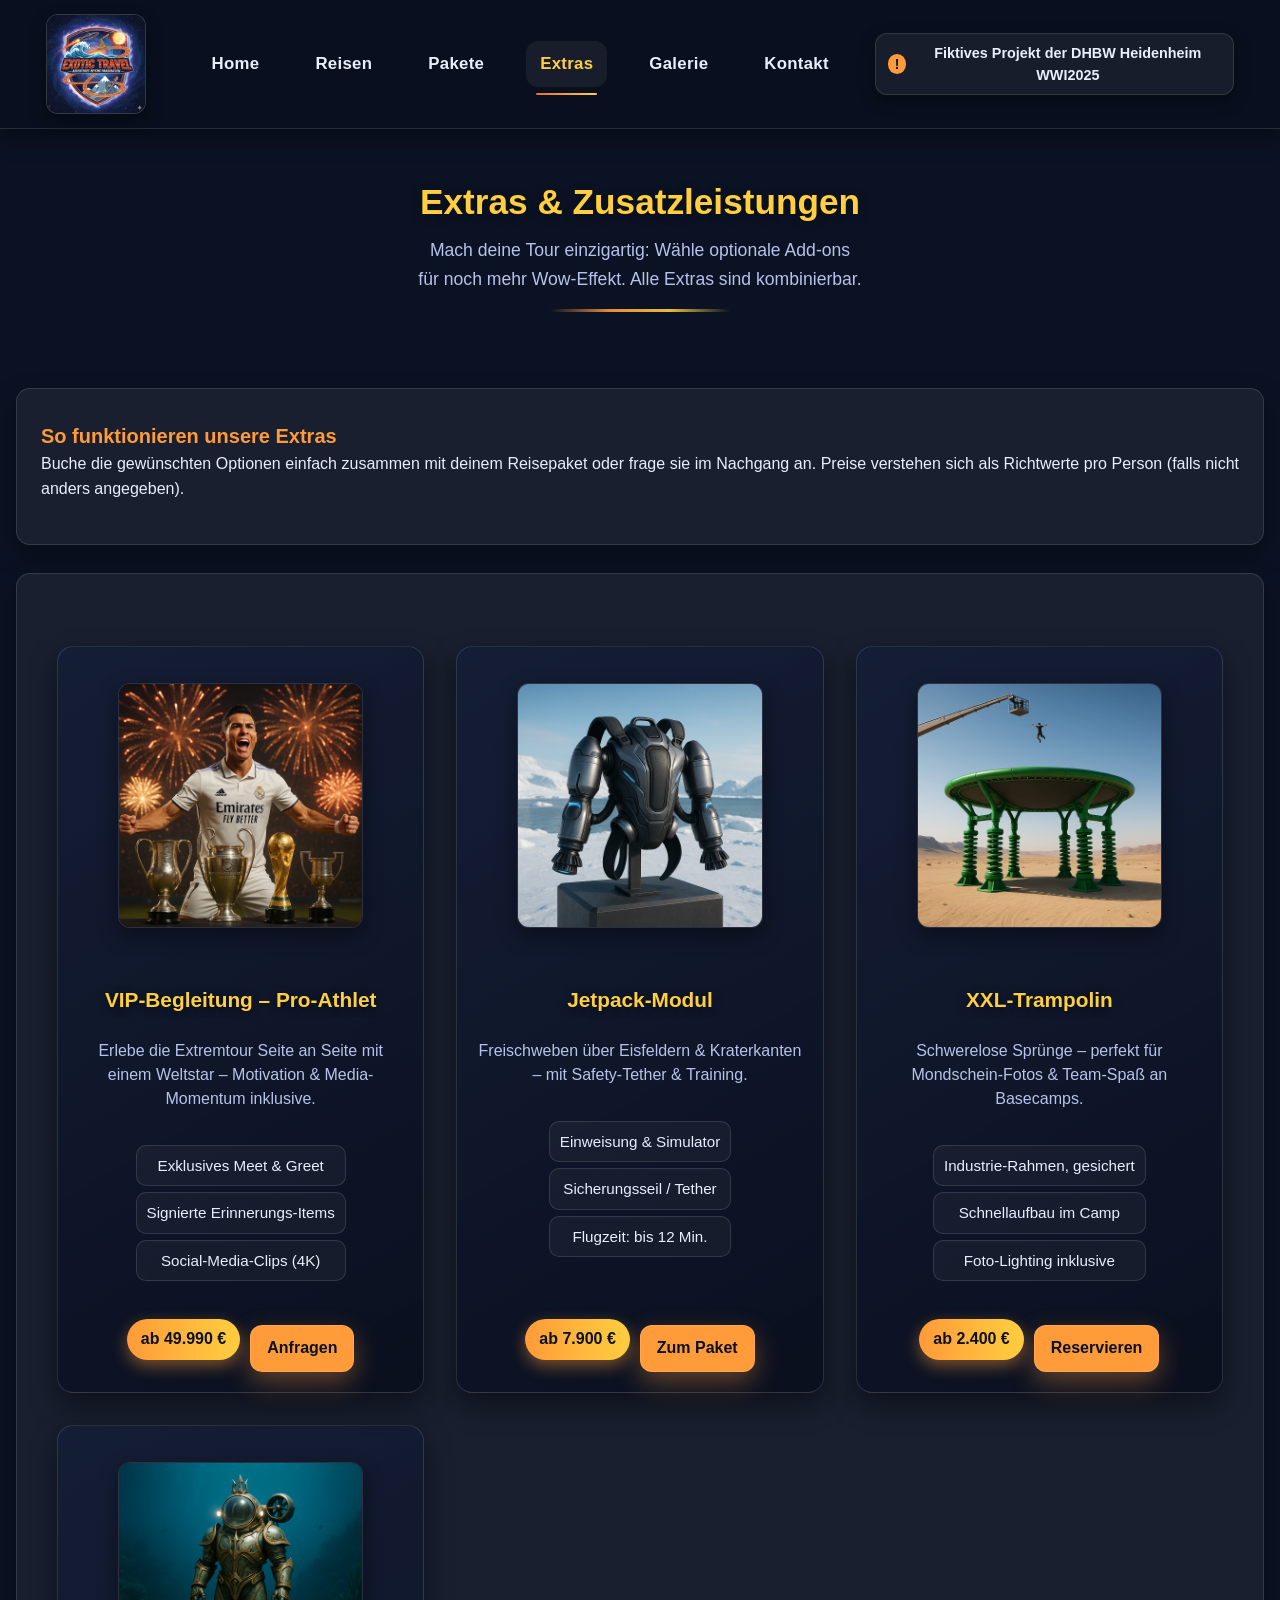
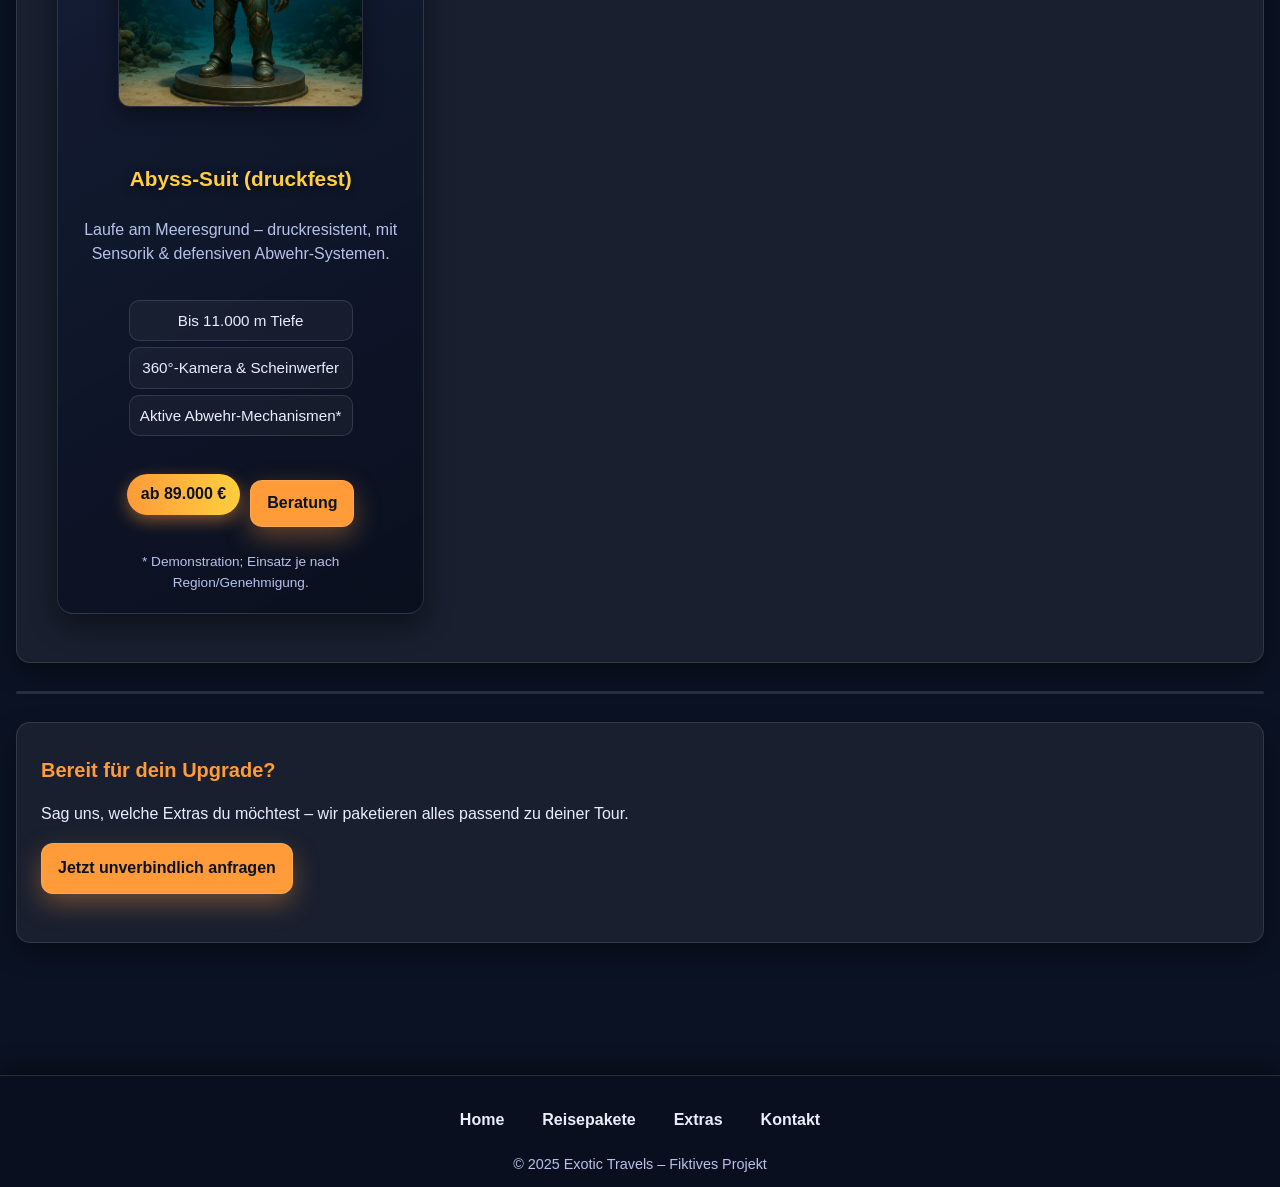
==== extras.html @ b1199644 "Add files via upload" ====
<!DOCTYPE html>
<html lang="de">

<head>
  <meta charset="UTF-8" />
  <meta name="viewport" content="width=device-width, initial-scale=1" />
  <title>Exotic Travels – Extras</title>
  <link rel="icon" href="./images/favicon.png" type="image/png">
  <link rel="stylesheet" href="style.css" />
  <link rel="stylesheet" href="mobile.css" />
  </head>

<body>
  <header class="site-header">
    <div class="header-inner">
      <a class="brand" aria-label="Exotic Travels" href="./index.html">
        <img class="brand-logo" src="./images/logo.png" alt="Exotic Travels Logo">
      </a>

      <!-- Mobile Menu Button -->
      <label for="nav-toggle" class="nav-toggle-label">
        <span class="hamburger"></span>
      </label>
      
      <!-- Checkbox for mobile menu toggle -->
      <input type="checkbox" id="nav-toggle" class="nav-toggle">

      <!-- Navigation -->
      <nav class="main-nav">
        <a href="./index.html">Home</a>
        <a href="./reisen.html">Reisen</a>
        <a href="./reisepakete.html">Pakete</a>
        <a href="./extras.html" aria-current="page">Extras</a>
        <a href="./galerie.html">Galerie</a>
        <a href="./kontakt.html">Kontakt</a>
      </nav>
      <a class="note-btn" href="https://www.heidenheim.dhbw.de/startseite" target="_blank" rel="noopener">
        <span class="icon-bang" aria-hidden="true">!</span>
        Fiktives&nbsp;Projekt der DHBW Heidenheim WWI2025
      </a>
    </div>
  </header>

  <main>
    <header class="page-header">
      <h1 class="page-title">Extras & Zusatzleistungen</h1>
      <p class="page-subtitle">
        Mach deine Tour einzigartig: Wähle optionale Add-ons für noch mehr Wow-Effekt. Alle Extras sind kombinierbar.
      </p>
    </header>
    <section class="section" aria-labelledby="extras-intro">
      <h2 id="extras-intro" class="section-title">So funktionieren unsere Extras</h2>
      <div class="prose">
        <p>
          Buche die gewünschten Optionen einfach zusammen mit deinem Reisepaket oder frage sie im Nachgang an.
          Preise verstehen sich als Richtwerte pro Person (falls nicht anders angegeben).
        </p>
      </div>
    </section>
    <section id="extras" class="section" aria-label="Extras & Zusatzleistungen">
      <div class="grid cols-3">
        <article class="card" aria-labelledby="extra-vip-title">
          <figure class="scene" role="img" aria-label="VIP-Begleitung durch Profi-Athlet: Symbolbild">
            <img src="./images/ronaldo.jpeg" alt="Symbolbild VIP-Begleitung">
          </figure>
          <h3 id="extra-vip-title">VIP-Begleitung – Pro-Athlet</h3>
          <p>Erlebe die Extremtour Seite an Seite mit einem Weltstar – Motivation & Media-Momentum inklusive.</p>
          <ul class="features">
            <li>Exklusives Meet &amp; Greet</li>
            <li>Signierte Erinnerungs-Items</li>
            <li>Social-Media-Clips (4K)</li>
          </ul>
          <div class="actions">
            <span class="price badge">ab 49.990&nbsp;€</span>
            <a class="btn" href="./kontakt.html">Anfragen</a>
          </div>
        </article>
        <article class="card" aria-labelledby="extra-jetpack-title">
          <figure class="scene" role="img" aria-label="Jetpack Zusatzmodul: Symbolbild">
            <img src="./images/jetpack.jpeg" alt="Symbolbild Jetpack-Modul">
          </figure>
          <h3 id="extra-jetpack-title">Jetpack-Modul</h3>
          <p>Freischweben über Eisfeldern &amp; Kraterkanten – mit Safety-Tether &amp; Training.</p>
          <ul class="features">
            <li>Einweisung &amp; Simulator</li>
            <li>Sicherungsseil / Tether</li>
            <li>Flugzeit: bis 12&nbsp;Min.</li>
          </ul>
          <div class="actions">
            <span class="price badge">ab 7.900&nbsp;€</span>
            <a class="btn" href="./kontakt.html">Zum Paket</a>
          </div>
        </article>
        <article class="card" aria-labelledby="extra-tramp-title">
          <figure class="scene" role="img" aria-label="XXL-Trampolin für Tour: Symbolbild">
            <img src="./images/trampolin.jpeg" alt="Symbolbild XXL-Trampolin">
          </figure>
          <h3 id="extra-tramp-title">XXL-Trampolin</h3>
          <p>Schwerelose Sprünge – perfekt für Mondschein-Fotos &amp; Team-Spaß an Basecamps.</p>
          <ul class="features">
            <li>Industrie-Rahmen, gesichert</li>
            <li>Schnellaufbau im Camp</li>
            <li>Foto-Lighting inklusive</li>
          </ul>
          <div class="actions">
            <span class="price badge">ab 2.400&nbsp;€</span>
            <a class="btn" href="./kontakt.html">Reservieren</a>
          </div>
        </article>
        <article class="card" aria-labelledby="extra-abyss-title">
          <figure class="scene" role="img" aria-label="Druckresistenter Roboteranzug: Symbolbild">
            <img src="./images/wasseranzug.jpeg" alt="Symbolbild druckresistenter Anzug">
          </figure>
          <h3 id="extra-abyss-title">Abyss-Suit (druckfest)</h3>
          <p>Laufe am Meeresgrund – druckresistent, mit Sensorik &amp; defensiven Abwehr-Systemen.</p>
          <ul class="features">
            <li>Bis 11.000&nbsp;m Tiefe</li>
            <li>360°-Kamera &amp; Scheinwerfer</li>
            <li>Aktive Abwehr-Mechanismen*</li>
          </ul>
          <div class="actions">
            <span class="price badge">ab 89.000&nbsp;€</span>
            <a class="btn" href="./kontakt.html">Beratung</a>
          </div>
          <small class="muted">* Demonstration; Einsatz je nach Region/Genehmigung.</small>
        </article>
      </div>
    </section>
    <hr class="linie" />
    <section class="section" aria-labelledby="cta-extras">
      <h2 id="cta-extras" class="section-title">Bereit für dein Upgrade?</h2>
      <p class="prose">Sag uns, welche Extras du möchtest – wir paketieren alles passend zu deiner Tour.</p>
      <p>
        <a class="btn" href="./kontakt.html">Jetzt unverbindlich anfragen</a>
      </p>
    </section>
  </main>
  <footer class="site-footer" aria-label="Footer Navigation">
    <div class="footer-inner">
      <nav class="footer-nav">
        <a href="./index.html">Home</a>
        <a href="./reisepakete.html">Reisepakete</a>
        <a href="./extras.html" aria-current="page">Extras</a>
        <a href="./kontakt.html">Kontakt</a>
      </nav>
    </div>
    <p class="footer-copy">© 2025 Exotic Travels – Fiktives Projekt</p>
  </footer>
</body>
</html>
---- style.css ----
html,body
{ 
  height:100%; 
}

body
{
  margin:0;
  background:#0b1223;
  color:#e9eefc;
  font-family:"Segoe UI", Arial, sans-serif;
  line-height:1.55;
  -webkit-font-smoothing:antialiased;
  -moz-osx-font-smoothing:grayscale;
  text-align:center;
  overflow-x:hidden;
  width: 100%;
  box-sizing: border-box;
}

*, *:before, *:after {
  box-sizing: inherit;
}
a
{ 
  color:#9ec; text-decoration:none; 
}
img
{ 
  max-width:100%; display:block;
}

main {
  width: 100%;
  max-width: 1440px;
  margin: 0 auto;
  padding: 0 16px 48px;
  overflow-x: hidden;
}

@media (max-width: 390px) {
  main {
    padding: 0 12px 32px;
  }
}

.site-header{
  position:sticky; top:0; z-index:1000;
  background:rgba(10,15,30,.75);
  border-bottom:1px solid rgba(255,255,255,.12);
  backdrop-filter:blur(10px);
  box-shadow:0 6px 22px rgba(0,0,0,.45);
  padding:14px 0;
}
.header-inner{
  width:min(1440px,96vw);
  margin:0 auto;
  padding:0 20px;
  display:grid;
  grid-template-columns:120px 1fr auto;
  align-items:center;
  gap:12px 32px;
}
.brand-logo{
  width:100px; height:100px; object-fit:contain;
  border-radius:12px;
  background:rgba(255,255,255,.06);
  border:1px solid rgba(255,255,255,.12);
  box-shadow:0 6px 16px rgba(0,0,0,.35);
}
.main-nav{ display:flex; justify-content:center; align-items:center; gap:28px; }
.main-nav a{
  color:#e9eefc; font-weight:600; letter-spacing:.3px;
  font-size:1.05rem; position:relative; padding:10px 14px; border-radius:12px;
  transition:color .25s, transform .2s, background .25s;
}
.main-nav a:hover{ color:#ffcf3f; background:rgba(255,255,255,.06); transform:translateY(-1px); }
.main-nav a::after{
  content:""; position:absolute; left:10px; right:10px; bottom:-8px; height:2px; border-radius:999px;
  background:linear-gradient(90deg,#ef6d2f,#ffcf3f);
  transform:scaleX(0); transform-origin:left; transition:transform .25s;
}
.main-nav a:hover::after{ transform:scaleX(1); }
.main-nav a[aria-current="page"]{ color:#ffcf3f; background:rgba(255,255,255,.06); }
.main-nav a[aria-current="page"]::after{ transform:scaleX(1); }

.header-inner .note-btn{ justify-self:end; }
.note-btn{
  display:inline-flex; align-items:center; gap:8px;
  padding:8px 12px; border-radius:12px; cursor:pointer;
  background:rgba(255,255,255,.06); color:#e9eefc;
  border:1px solid rgba(255,255,255,.12);
  box-shadow:0 6px 16px rgba(0,0,0,.35);
  font-weight:600; font-size:.9rem;
  transition:background .25s, transform .15s, box-shadow .2s, color .2s;
}
.note-btn:hover{ background:rgba(255,255,255,.09); transform:translateY(-1px); box-shadow:0 10px 24px rgba(0,0,0,.45); }
.note-btn:focus-visible{ outline:2px solid #ffcf3f; outline-offset:3px; }
.note-btn .icon-bang{
  display:inline-flex; align-items:center; justify-content:center;
  width:20px; height:20px; border-radius:50%;
  background:#ff9b39; color:#0b1223;
  font-weight:800; font-size:14px; line-height:1;
}

.page-header{ padding:28px 0 8px; }
.page-title{
  margin:18px 0 6px; font-size:clamp(1.6rem, 3.2vw, 2.2rem); font-weight:800;
  color:#ffcf3f; text-shadow:0 2px 10px rgba(0,0,0,.35);
}
.page-subtitle{ margin:0 0 16px; color:#b7c2ea; max-width:70ch; }

.breadcrumbs{
  display:flex; gap:8px; flex-wrap:wrap; justify-content:center;
  font-size:.95rem; color:#b7c2ea;
}
.breadcrumbs a{ color:#e9eefc; }
.breadcrumbs a:hover{ color:#ffcf3f; }

.section {
  margin: 28px auto;
  padding: 32px 24px;
  background: rgba(255,255,255,.06);
  border: 1px solid rgba(255,255,255,.12);
  border-radius: 14px;
  box-shadow: 0 10px 24px rgba(0,0,0,.35);
  text-align: left;
  max-width: 1400px;
}

.section .grid {
  display: grid;
  grid-template-columns: repeat(auto-fit, minmax(min(100%, 320px), 1fr));
  gap: 32px;
  margin-top: 24px;
}

@media (max-width: 768px) {
  .section {
    padding: 24px 16px;
    margin: 20px auto;
  }
  
  .section .grid {
    gap: 24px;
  }
}
@media (max-width: 768px) {
  .section {
    width: calc(100% - 1rem);
    margin: 1rem auto;
  }
}
.section-header{
  display:flex; align-items:center; justify-content:space-between; gap:12px; margin-bottom:10px;
}
.section-title{ margin:0; font-size:1.25rem; color:#ff9b39; }

.card {
  background: linear-gradient(145deg, #11182d, #0b1223);
  border: 1px solid rgba(255,255,255,.12);
  border-radius: 16px;
  padding: 24px;
  box-shadow: 0 14px 32px rgba(0,0,0,.35);
  transition: transform .3s ease, box-shadow .3s ease;
  text-align: left;
  display: flex;
  flex-direction: column;
  gap: 1.25rem;
  height: 100%;
}

.card img {
  width: 100%;
  object-fit: contain;
  border-radius: 12px;
  background: rgba(0,0,0,.2);
  margin: 0;
}
.card:hover{ transform:translateY(-1px); box-shadow:0 22px 60px rgba(0,0,0,.55); }
.card h3{ margin:0 0 8px; color:#ff9b39; }

.grid { 
  display: grid; 
  gap: clamp(16px, 4vw, 32px);
  padding: 1rem;
}

.grid.cols-3 { 
  grid-template-columns: repeat(auto-fit, minmax(min(100%, 300px), 1fr)); 
}

.grid.cols-2 { 
  grid-template-columns: repeat(auto-fit, minmax(min(100%, 300px), 1fr)); 
}

.stack > * + * { 
  margin-top: 12px; 
}

/* Pakete Card Styles */
.section .card {
  background: rgba(255,255,255,.03);
  border: 1px solid rgba(255,255,255,.1);
  border-radius: 16px;
  padding: clamp(1rem, 3vw, 1.5rem);
  height: auto;
  display: flex;
  flex-direction: column;
  gap: 1rem;
  transition: transform 0.3s ease, box-shadow 0.3s ease;
}

.card-image-container {
  width: 100%;
  display: flex;
  align-items: center;
  justify-content: center;
  border-radius: 12px;
  overflow: hidden;
  background: transparent;
  margin-bottom: 1rem;
}


.card-image-container img {
  width: 100%;
  height: auto;
  aspect-ratio: auto;
  object-fit: contain;
  border-radius: 12px;
  background: transparent;
  margin: auto;
  display: block;
  transition: transform 0.3s ease;
}

.card-image-container img:hover {
  transform: scale(1.05);
}

.section .card:hover {
  transform: translateY(-5px);
  box-shadow: 0 20px 40px rgba(0,0,0,0.3);
}

.section .card p {
  color: #b7c2ea;
  line-height: 1.6;
  margin: 0;
}

.section .card .btn {
  margin-top: auto;
  align-self: start;
}

@media (max-width: 768px) {
  .section {
    padding: 1rem;
  }

  .section .card {
    padding: 1rem;
  }

  .section .card img {
    height: 180px;
  }
}

@media (max-width: 390px) {
  .grid {
    gap: 1rem;
    padding: 0.5rem;
  }

  .section {
    padding: 0.5rem;
    margin: 1rem 0;
  }

  .section-header {
    flex-direction: column;
    gap: 0.5rem;
    text-align: center;
  }
}

.btn{
  appearance:none; cursor:pointer; font:inherit;
  display:inline-block; padding:12px 16px; border-radius:12px;
  background:#ff9b39; color:#0b1223; font-weight:700;
  border:1px solid rgba(255,255,255,.12); box-shadow:0 10px 26px rgba(255,155,57,.35);
  transition:transform .15s, box-shadow .2s, background .2s;
}
.btn:hover{ transform:translateY(-1px); box-shadow:0 14px 32px rgba(255,155,57,.45); }
.btn:focus-visible{ outline:2px solid #ffcf3f; outline-offset:3px; }
.btn.ghost{ background:transparent; color:#e9eefc; }
.btn.ghost:hover{ background:rgba(255,255,255,.06); }

.prose h2{ color:#ffcf3f; margin:22px 0 8px; }
.prose h3{ color:#ff9b39; margin:16px 0 6px; }
.prose p{ color:#e9eefc; margin:0 0 10px; text-align:justify; text-justify:inter-word; hyphens:auto; }
.prose ul, .prose ol{ margin:0 0 12px 20px; color:#b7c2ea; }
.prose a{ text-decoration:underline; }

.table{
  width:100%; border-collapse:separate; border-spacing:0;
  background:rgba(255,255,255,.06); border:1px solid rgba(255,255,255,.12);
  border-radius:12px; overflow:hidden;
}
.table th, .table td{ padding:12px 14px; text-align:left; border-bottom:1px solid rgba(255,255,255,.12); }
.table thead th{ background:rgba(255,255,255,.04); color:#ffcf3f; font-weight:700; }
.table tr:last-child td{ border-bottom:0; }

.form{ display:grid; gap:12px; }
.input, .select, .textarea{
  width:100%; padding:12px 14px; color:#e9eefc;
  background:rgba(255,255,255,.04); border:1px solid rgba(255,255,255,.12); border-radius:12px;
}
.textarea{ min-height:140px; resize:vertical; }
.input:focus, .select:focus, .textarea:focus{ outline:2px solid #ffcf3f; outline-offset:3px; }

hr.linie{
  border:0; height:3px; width:100%;
  margin:18px auto; background:rgba(255,255,255,.12); border-radius:2px;
}
.linie--gradient{
  height:5px; width:400px; margin:10px auto 32px;
  background:linear-gradient(90deg, transparent, #ff9b39, #ffcf3f, transparent);
  border-radius:999px;
}

.site-footer{
  margin-top:56px; background:rgba(10,15,30,.75);
  border-top:1px solid rgba(255,255,255,.12); backdrop-filter:blur(8px);
  box-shadow:0 -6px 22px rgba(0,0,0,.45); padding:18px 0 12px; color:#e9eefc;
  text-align:center;
}
.footer-inner{
  width:min(1440px,96vw); margin:0 auto; padding:0 16px;
  display:flex; justify-content:center; align-items:center; gap:16px; flex-wrap:wrap;
}
.footer-nav{ display:flex; flex-wrap:wrap; gap:22px; justify-content:center; margin:8px auto; }
.footer-nav a{
  color:#e9eefc; font-weight:600; padding:6px 8px; border-radius:10px;
  transition:color .25s, background .25s, transform .2s;
}
.footer-nav a:hover{ color:#ffcf3f; background:rgba(255,255,255,.06); transform:translateY(-1px); }
.footer-copy{ margin:6px 0 0; color:#b7c2ea; font-size:.9rem; }

h1{ margin:48px 0 30px; color:#ffcf3f; }

.intro-text{ margin:0 auto 40px; width:90%; max-width:500px; }
.intro-text p{ margin:0 0 6px; text-align:justify; text-justify:inter-word; hyphens:auto; color:#b7c2ea; }
.intro-text p::after{ content:""; display:inline-block; width:100%; }
.intro-text p:last-child{ text-align-last:center; }

.hero{
  position:relative; min-height:30vh; display:flex; align-items:center; justify-content:center;
   color:#e9eefc; overflow:clip;
  padding-top: 50px;
}
.hero.full-bleed{ width:100vw; margin-left:50%; transform:translateX(-50%); }
@supports (width:100dvw){ .hero.full-bleed{ width:100dvw; } }

.hero-content {
    position: relative;
    z-index: 2;
    max-width: 1000px;
    text-align: center;
}
.hero-title{
  margin:0 0 10px; font-size:clamp(2rem,4vw,3rem); font-weight:800; color:#ffcf3f;
  text-shadow:0 2px 10px rgba(0,0,0,.6), 0 0 12px rgba(255,207,63,.2);
}
.hero-subtitle{ margin:8px 0 0; font-size:1.1rem; line-height:1.65; color:#b7c2ea; max-width:70ch; margin-inline:auto; }

.hero-subtitle::after{
  content:"";
  display:block;
  width:180px;
  height:3px;
  margin:14px auto 0;
  border-radius:999px;
  background:linear-gradient(90deg, transparent, #ff9b39, #ffcf3f, transparent);
  opacity:0.9;
}

@keyframes grayOut{ from{filter:none;} to{filter:grayscale(1) blur(8px) brightness(.85) saturate(.9);} }
@supports (animation-timeline: view()){
  .hero{ view-timeline-name:--hero; view-timeline-axis:block; }
  .hero::after{ animation:grayOut linear both; animation-timeline:--hero; animation-range:entry 10% cover 90%; }
}
@media (prefers-reduced-motion: reduce){
  .hero::after{ animation:none!important; filter:none!important; }
}
.landing-hero {
  padding: 6rem 24px;
  background: #0b1223; /* ehem. --deep-space-blue */
  border-radius: 0 0 30px 30px;
  box-shadow: 0 10px 30px rgba(0, 0, 0, 0.4);
}

.landing-hero h1 {
  color: #ff9b39; /* Button-Orange */
  font-weight: 900;
  font-size: clamp(1.5rem, 4vw, 3rem);
  letter-spacing: 1px;
  margin: 0 0 20px;
  text-shadow:
    0 0 6px rgba(255, 155, 57, 0.6),
    0 0 12px rgba(255, 155, 57, 0.4),
    0 0 20px rgba(255, 155, 57, 0.25);
  transition: text-shadow 0.3s ease, transform 0.3s ease;
}

@keyframes landingHeroGlow {
  0% {
    text-shadow:
      0 0 6px rgba(255, 155, 57, 0.5),
      0 0 12px rgba(255, 155, 57, 0.35),
      0 0 20px rgba(255, 155, 57, 0.2);
  }
  100% {
    text-shadow:
      0 0 10px rgba(255, 155, 57, 0.8),
      0 0 18px rgba(255, 155, 57, 0.6),
      0 0 30px rgba(255, 155, 57, 0.4);
  }
}

.landing-hero h1.glow {
  animation: landingHeroGlow 2.2s ease-in-out infinite alternate;
}

.landing-hero-subtitle {
  font-size: 1.25rem;
  color: #b7c2ea; /* ehem. --text-muted */
  margin-bottom: 2rem;
}

.landing-section-intro-section {
  display: flex;
  flex-wrap: wrap;
  align-items: center;
  justify-content: center;
  gap: 3rem;
  max-width: 1200px;
  margin: 30px auto;
}

.landing-intro-text {
  flex: 1 1 400px;
  text-align: left;
}

.landing-intro-text p {
  text-align: left;
  margin-left: 0;
}

.intro-logo {
  flex: 0 0 300px;
  text-align: center;
}

.intro-logo img {
  width: 100%;
  max-width: 350px;
  height: auto;
  border-radius: 20px;
  box-shadow: 0 10px 30px rgba(0, 0, 0, 0.4);
}

.landing-section {
  padding: 4rem 0;
}

.landing-section-title {
  margin-bottom: 3rem;
}

.landing-card-grid {
  display: grid;
  grid-template-columns: repeat(auto-fit, minmax(320px, 1fr));
  gap: 2.5rem;
  max-width: 1400px;
  margin: 0 auto;
}

.card-grid {
  display: grid;
  grid-template-columns: repeat(auto-fit, minmax(min(100%, 300px), 1fr));
  gap: clamp(16px, 4vw, 72px);
  justify-content: center;
  justify-items: center;
  margin: 40px auto 80px;
  padding: 0 16px;
  background-color: transparent;
  width: 100%;
  max-width: 1440px;
}

@media (max-width: 390px) {
  .card-grid {
    grid-template-columns: 1fr;
    padding: 0 12px;
  }
  
  .card {
    width: 100%;
    max-width: 100%;
  }
  
  .card-inner {
    width: 100%;
    height: 280px;
  }
}
.card-grid .card{
  width:400px; height:400px; perspective:1200px;
  background:transparent; border:0; box-shadow:none; padding:0;
  overflow: hidden;
}
.card-inner{
  position:relative; width:100%; height:100%;
  border-radius:16px; overflow:hidden;
  transform-style: preserve-3d;
  box-shadow:0 14px 32px rgba(0,0,0,.35);
  transition:box-shadow .25s, transform .25s;
}
.card-grid .card:hover .card-inner{ box-shadow:0 22px 60px rgba(0,0,0,.55), 0 0 0 1px rgba(255,255,255,.12); transform:translateY(-2px) scale(1.01); }
.face{
  position:absolute; inset:0; border-radius:16px;
  display:flex; align-items:center; justify-content:center;
  backface-visibility:hidden; -webkit-backface-visibility:hidden; will-change:transform;
}
.front{ transform:rotateY(0deg); background:#000; z-index:2; transition:transform 1.5s ease; border:1px solid rgba(255,255,255,.12); }
.front img{ width:100%; height:100%; object-fit:cover; display:block; }
.back{
  transform:rotateY(-180deg);
  background:linear-gradient(145deg, #11182d, #0b1223);
  color:#e9eefc; padding:20px; text-align:center; margin:0; z-index:3;
  transition:transform 1.5s ease; border:1px solid rgba(255,255,255,.12);
}
.card-grid .card:hover .front{ transform:rotateY(180deg); }
.card-grid .card:hover .back{ transform:rotateY(0deg); }

.card-title-overlay {
  position: absolute;
  bottom: 0;
  left: 0;
  right: 0;
  background: linear-gradient(to top, rgba(17, 21, 35, 0.9), transparent);
  padding: 2rem 1.5rem 1rem;
  text-align: left;
}

.card-title-overlay h3 {
  margin: 0;
  color: #e9eefc;
  font-size: 1.4rem;
}

.back h3{ margin:0 0 10px; font-size:1.4rem; color:#ff9b39; }
.back p{ margin:0; font-size:1.05rem; color:#e9eefc; }
.back a{
  display:inline-block; margin-top:12px; padding:12px 18px; border-radius:12px;
  background:#ff9b39; color:#0b1223; font-weight:600;
  border:1px solid rgba(255,255,255,.12);
  box-shadow:0 6px 18px rgba(255,155,57,.35);
  transition:transform .15s, box-shadow .2s, background .2s, color .2s;
}
.back a:hover{ transform:translateY(-1px); box-shadow:0 10px 24px rgba(255,155,57,.45); }
.back a:focus-visible{ outline:2px solid #ffcf3f; outline-offset:3px; }

.cta-extras{ margin:24px auto 40px; display:flex; justify-content:center; }
.btn-cta{
  appearance:none; cursor:pointer; font:inherit;
  display:inline-block; padding:14px 22px; border-radius:14px;
  background:#ff9b39; color:#0b1223; font-weight:700;
  border:1px solid rgba(255,255,255,.12); box-shadow:0 10px 26px rgba(255,155,57,.35);
  transition:transform .15s, box-shadow .2s, background .2s;
}
.btn-cta:hover{ transform:translateY(-1px); box-shadow:0 14px 32px rgba(255,155,57,.45); }
.btn-cta:focus-visible{ outline:2px solid #ffcf3f; outline-offset:3px; }

.reviews-grid {
  width: min(1400px, 92vw);
  margin: 24px auto -20px;
  display: flex;
  flex-wrap: wrap;
  justify-content: center;
  gap: 20px;
}

.review-card {
  flex: 1 1 250px;
  max-width: 300px;
  min-width: 250px;
}

@media (min-width: 1200px) {
  .reviews-grid {
    display: grid;
    grid-template-columns: repeat(4, 1fr);
    gap: 20px;
  }

  .review-card {
    max-width: none;
  }
}
.review-card {
  display: flex;
  flex-direction: column;
  align-items: center;
  justify-content: center;
  text-align: center;
  height: 100%;
  min-height: 180px;
  padding: 24px;
  background: rgba(255,255,255,.06);
  border: 1px solid rgba(255,255,255,.12);
  border-radius: 14px;
  box-shadow: 0 10px 24px rgba(0,0,0,.35);
  transition: transform 0.3s ease, box-shadow 0.3s ease;
}

.review-card:hover {
  transform: translateY(-5px);
  box-shadow: 0 15px 30px rgba(0,0,0,.45);
}
.stars{ color:#ffcf3f; text-shadow:0 2px 6px rgba(0,0,0,.4); letter-spacing:2px; margin-bottom:8px; font-size:1.1rem; }
.review-text{ margin:0 0 8px; color:#e9eefc; line-height:1.6; max-width:60ch; }
.review-meta{ margin:0; color:#b7c2ea; }
h5{ color:#ef6d2f; }

#extras{ margin-top:24px; }
#extras .grid{ gap:32px; }

#extras .card{
  background:linear-gradient(150deg, rgba(20,30,55,0.85), rgba(10,15,30,0.95));
  border:1px solid rgba(255,255,255,.12);
  border-radius:16px;
  padding:20px;
  box-shadow:0 12px 28px rgba(0,0,0,0.45);
  transition:transform .25s ease, box-shadow .25s ease;
  display:flex; flex-direction:column; align-items:center; text-align:center;
}
#extras .card:hover{ transform:translateY(-4px) scale(1.02); box-shadow:0 20px 40px rgba(0,0,0,0.55); }

#extras .card img{
  width:100%; height:auto; border-radius:12px; margin-bottom:14px;
  border:1px solid rgba(255,255,255,.12); box-shadow:0 8px 20px rgba(0,0,0,0.4); transition:transform .3s ease;
}
#extras .card:hover img{ transform:scale(1.03); }

#extras h3{ margin:10px 0 6px; font-size:1.3rem; color:#ffcf3f; text-shadow:0 2px 8px rgba(0,0,0,0.5); }
#extras p{ color:#b7c2ea; margin:0 0 12px; line-height:1.5; }

#extras .features{ list-style:none; padding:0; margin:0 0 16px; }
#extras .features li{
  color:#e9eefc; background:rgba(255,255,255,0.04); border:1px solid rgba(255,255,255,0.12);
  border-radius:10px; margin:6px 0; padding:8px 10px; font-size:.95rem; transition:background .2s;
}
#extras .features li:hover{ background:rgba(255,255,255,0.08); }

#extras .price{
  display:inline-block; background:linear-gradient(90deg, #ff9b39, #ffcf3f);
  color:#0b1223; font-weight:700; padding:8px 14px; border-radius:999px;
  box-shadow:0 6px 16px rgba(255,155,57,0.45); margin-bottom:12px;
}

#extras .actions{ display:flex; flex-wrap:wrap; justify-content:center; gap:10px; margin-top:auto; }
#extras .btn{ background:#ff9b39; color:#0b1223; border-radius:12px; padding:10px 16px; font-weight:600; border:1px solid rgba(255,255,255,.12); }
#extras .btn:hover{ background:#ffcf3f; transform:translateY(-2px); box-shadow:0 10px 24px rgba(255,207,63,0.4); }
#extras .btn.ghost{ background:transparent; color:#e9eefc; border:1px solid rgba(255,255,255,.12); }
#extras .btn.ghost:hover{ background:rgba(255,255,255,.06); color:#ffcf3f; }
#extras small.muted{ display:block; margin-top:8px; font-size:.85rem; color:#b7c2ea; text-align:center; }

/* Responsive Breakpoints */
@media (max-width: 1400px) {
  .card-grid {
    grid-template-columns: repeat(auto-fit, minmax(min(100%, 350px), 1fr));
    gap: 40px;
    padding: 0 20px;
  }
  
  .reviews-grid {
    grid-template-columns: repeat(auto-fit, minmax(min(100%, 250px), 1fr));
    gap: 24px;
  }
}

@media (max-width: 1020px) {
  .header-inner {
    grid-template-columns: 80px 1fr;
  }
  
  .brand-logo {
    width: 80px;
    height: 80px;
  }
  
  .note-btn {
    display: none;
  }
  
  .main-nav {
    gap: 16px;
  }
  
  .main-nav a {
    padding: 8px 10px;
    font-size: 0.95rem;
  }
  
  #extras .grid {
    grid-template-columns: repeat(auto-fit, minmax(min(100%, 300px), 1fr));
    gap: 24px;
  }
}

/* Mobile Menu Styles */
.nav-toggle {
  display: none;
}

.nav-toggle-label {
  display: none;
  cursor: pointer;
}

.hamburger {
  display: block;
  width: 24px;
  height: 2px;
  background: #e9eefc;
  position: relative;
  transition: 0.3s;
}

.hamburger::before,
.hamburger::after {
  content: '';
  position: absolute;
  width: 24px;
  height: 2px;
  background: #e9eefc;
  transition: 0.3s;
}

.hamburger::before {
  top: -8px;
}

.hamburger::after {
  bottom: -8px;
}

@media (max-width: 768px) {
  .header-inner {
    grid-template-columns: auto auto;
    justify-content: space-between;
    align-items: center;
    padding: 0 16px;
    position: relative;
  }

  .brand-logo {
    margin: 0;
    width: 60px;
    height: 60px;
  }

  .nav-toggle-label {
    display: block;
    z-index: 2;
  }

  .main-nav {
    position: absolute;
    top: 100%;
    left: 0;
    right: 0;
    background: rgba(10,15,30,.98);
    padding: 1rem 0;
    margin: 0;
    flex-direction: column;
    align-items: center;
    gap: 0.5rem;
    transform: translateY(-150%);
    opacity: 0;
    visibility: hidden;
    transition: transform 0.3s ease, opacity 0.3s ease, visibility 0.3s ease;
    backdrop-filter: blur(10px);
  }

  .nav-toggle:checked ~ .main-nav {
    transform: translateY(0);
    opacity: 1;
    visibility: visible;
  }

  .main-nav a {
    padding: 1rem;
    width: 100%;
    text-align: center;
    background: transparent !important;
    border: none !important;
    font-size: 1.1rem;
    color: #e9eefc;
    transition: color 0.3s ease;
    border-radius: 0 !important;
  }

  .main-nav a:hover,
  .main-nav a[aria-current="page"] {
    color: #ffcf3f !important;
    background: transparent !important;
    transform: none !important;
  }

  .main-nav a::after {
    display: none !important;
  }

  .main-nav a:hover::after {
    display: none !important;
  }

  /* Animiere Hamburger zu X */
  .nav-toggle:checked ~ .nav-toggle-label .hamburger {
    background: transparent;
  }

  .nav-toggle:checked ~ .nav-toggle-label .hamburger::before {
    transform: rotate(45deg);
    top: 0;
  }

  .nav-toggle:checked ~ .nav-toggle-label .hamburger::after {
    transform: rotate(-45deg);
    bottom: 0;
  }

  .landing-section-intro-section {
    flex-direction: column;
    text-align: center;
    padding: 0 16px;
    gap: 2rem;
  }

  .landing-intro-text {
    flex: 1 1 100%;
  }

  .intro-logo {
    flex: 1 1 100%;
    max-width: 280px;
    margin: 0 auto;
  }

  .card-inner {
    height: 350px;
  }
}

@media (max-width: 480px) {
  .header-inner {
    padding: 0 12px;
  }

  .main-nav {
    flex-direction: column;
    gap: 8px;
    width: 100%;
  }

  .main-nav a {
    width: 100%;
    text-align: center;
    padding: 12px;
    background: rgba(255,255,255,.06);
  }

  .landing-hero {
    padding: 3rem 16px;
  }

  .card-inner {
    height: 300px;
  }

  .reviews-grid {
    grid-template-columns: 1fr;
    gap: 16px;
  }

  .footer-nav {
    flex-direction: column;
    gap: 12px;
    width: 100%;
  }

  .footer-nav a {
    width: 100%;
    text-align: center;
    padding: 12px;
    background: rgba(255,255,255,.06);
  }
  
  .landing-hero-subtitle {
    font-size: 1rem;
    padding: 0 1rem;
  }
}

.page-intro{
  margin:6px auto 18px;
  max-width:72ch;
  text-align:center;
}

.page-kicker{
  display:inline-block;
  font-size:.85rem;
  letter-spacing:.08em;
  text-transform:uppercase;
  color:#ffcf3f;
  background:rgba(255,255,255,.05);
  border:1px solid rgba(255,255,255,.12);
  padding:6px 10px;
  border-radius:999px;
  margin-bottom:10px;
}

.page-lead{
  margin:0 auto;
  color:#b7c2ea;
  line-height:1.7;
  font-size:1.05rem;
  text-wrap:balance;
}

.page-intro.hr::after{
  content:"";
  display:block;
  width:180px;
  height:3px;
  margin:12px auto 0;
  border-radius:999px;
  background:linear-gradient(90deg, transparent, #ff9b39, #ffcf3f, transparent);
  opacity:.9;
}

.page-intro.boxed{
  background:rgba(255,255,255,.06);
  border:1px solid rgba(255,255,255,.12);
  border-radius:12px;
  padding:14px 16px;
  box-shadow:0 10px 24px rgba(0,0,0,.35);
}

@media (max-width:720px){
  .page-lead{ font-size:1rem; }
}
.page-subtitle{
  margin: 0 auto 28px;
  max-width: 70ch;
  color: #b7c2ea;
  font-size: 1.1rem;
  line-height: 1.7;
  text-align: center;
  text-wrap: balance;
  position: relative;
  padding-bottom: 12px;
}

.page-subtitle::after{
  content:"";
  display:block;
  width:180px;
  height:3px;
  margin:14px auto 0;
  border-radius:999px;
  background:linear-gradient(90deg, transparent, #ff9b39, #ffcf3f, transparent);
  opacity:0.9;
}

@media (prefers-reduced-motion: no-preference){
  .page-subtitle::after{
    transition:width .6s ease, opacity .6s ease;
  }
  .page-subtitle:hover::after{
    width:240px;
    opacity:1;
  }
}

.landing-hero h1 {
  color: #ff9b39;
  font-weight: 900;
  font-size: clamp(1.5rem, 4vw, 3rem);
  letter-spacing: 1px;
  margin: 0 0 20px;
  text-shadow:
    0 0 6px rgba(255, 155, 57, 0.6),
    0 0 12px rgba(255, 155, 57, 0.4),
    0 0 20px rgba(255, 155, 57, 0.25);
  transition: text-shadow 0.3s ease, transform 0.3s ease;
}

@keyframes landingHeroGlow {
  0% {
    text-shadow:
      0 0 6px rgba(255, 155, 57, 0.5),
      0 0 12px rgba(255, 155, 57, 0.35),
      0 0 20px rgba(255, 155, 57, 0.2);
  }
  100% {
    text-shadow:
      0 0 10px rgba(255, 155, 57, 0.8),
      0 0 18px rgba(255, 155, 57, 0.6),
      0 0 30px rgba(255, 155, 57, 0.4);
  }
}

.landing-hero h1.glow {
  animation: landingHeroGlow 2.2s ease-in-out infinite alternate;
}
---- mobile.css ----
/* Mobile Navigation Overrides */
@media (max-width: 768px) {
  /* Hamburger Button Animation */
  .hamburger,
  .hamburger::before,
  .hamburger::after {
    transition: transform 0.3s ease, background 0.3s ease;
  }

  .nav-toggle:checked ~ .nav-toggle-label .hamburger {
    background: transparent;
  }

  .nav-toggle:checked ~ .nav-toggle-label .hamburger::before {
    transform: translateY(8px) rotate(45deg);
  }

  .nav-toggle:checked ~ .nav-toggle-label .hamburger::after {
    transform: translateY(-8px) rotate(-45deg);
  }

  /* Full Screen Menu */
  .main-nav {
    position: fixed;
    top: 0;
    left: 0;
    right: 0;
    bottom: 0;
    height: 100vh;
    background: rgba(10, 15, 30, 0.5) !important;
    backdrop-filter: blur(40px) saturate(180%) brightness(0.8);
    -webkit-backdrop-filter: blur(40px) saturate(180%) brightness(0.8);
    border: 1px solid rgba(255, 255, 255, 0.05);
    display: flex;
    flex-direction: column;
    box-shadow: 0 4px 30px rgba(0, 0, 0, 0.2);
    justify-content: center;
    align-items: center;
    gap: 2rem;
    padding: 2rem;
    transform: translateY(-100%);
    transition: transform 0.5s cubic-bezier(0.4, 0, 0.2, 1);
    z-index: 2;
  }

  .nav-toggle:checked ~ .main-nav {
    transform: translateY(0);
  }

  /* Glasmorphism effect for menu items */
  .main-nav::before {
    content: '';
    position: absolute;
    top: 0;
    left: 0;
    right: 0;
    bottom: 0;
    background: 
      linear-gradient(
        135deg,
        rgba(255, 255, 255, 0.08) 0%,
        rgba(255, 255, 255, 0.02) 50%,
        rgba(0, 0, 0, 0.02) 100%
      );
    z-index: -1;
    backdrop-filter: blur(60px) saturate(200%);
    -webkit-backdrop-filter: blur(60px) saturate(200%);
  }

  /* Additional blur layer for more depth */
  .main-nav::after {
    content: '';
    position: fixed;
    top: -20px;
    left: -20px;
    right: -20px;
    bottom: -20px;
    background: inherit;
    z-index: -2;
    filter: blur(40px);
    pointer-events: none;
  }

  .main-nav a {
    font-size: 1.4rem !important;
    background: transparent !important;
    border: none !important;
    border-radius: 0 !important;
    margin: 0 !important;
    padding: 1rem !important;
    width: auto !important;
    color: rgba(233, 238, 252, 0.9) !important;
    opacity: 0;
    transform: translateY(-20px);
    transition: color 0.3s ease, 
                opacity 0.5s cubic-bezier(0.4, 0, 0.2, 1), 
                transform 0.5s cubic-bezier(0.4, 0, 0.2, 1),
                text-shadow 0.3s ease !important;
    text-shadow: 0 0 30px rgba(255, 255, 255, 0.2),
                 0 0 60px rgba(255, 255, 255, 0.1);
    font-weight: 500 !important;
    letter-spacing: 0.5px;
  }

  .nav-toggle:checked ~ .main-nav a {
    opacity: 1;
    transform: translateY(0);
  }

  .main-nav a:nth-child(1) { transition-delay: 0.2s !important; }
  .main-nav a:nth-child(2) { transition-delay: 0.25s !important; }
  .main-nav a:nth-child(3) { transition-delay: 0.3s !important; }
  .main-nav a:nth-child(4) { transition-delay: 0.35s !important; }
  .main-nav a:nth-child(5) { transition-delay: 0.4s !important; }
  .main-nav a:nth-child(6) { transition-delay: 0.45s !important; }

  .main-nav a:hover,
  .main-nav a[aria-current="page"] {
    background: transparent !important;
    color: #ffcf3f !important;
    transform: scale(1.1) !important;
  }

  .main-nav a::after,
  .main-nav a:hover::after,
  .main-nav a[aria-current="page"]::after {
    display: none !important;
  }

  /* Fix header during menu open */
  .site-header {
    position: fixed;
    top: 0;
    left: 0;
    right: 0;
    background: rgba(10, 15, 30, 0.8);
    backdrop-filter: blur(10px) saturate(180%);
    -webkit-backdrop-filter: blur(10px) saturate(180%);
    border-bottom: 1px solid rgba(255, 255, 255, 0.08);
    z-index: 3;
  }

  body {
    padding-top: 88px; /* Height of header */
  }

  /* Improved Hamburger Button */
  .nav-toggle-label {
    width: 30px;
    height: 30px;
    display: flex;
    align-items: center;
    position: relative;
    z-index: 3;
    cursor: pointer;
  }

  .hamburger {
    width: 100%;
    height: 2px;
    background: #e9eefc;
    position: relative;
    display: block;
    transition: background 0.3s ease;
  }

  .hamburger::before,
  .hamburger::after {
    content: '';
    position: absolute;
    width: 100%;
    height: 2px;
    background: #e9eefc;
    left: 0;
  }

  .hamburger::before {
    top: -8px;
    transform-origin: center;
  }

  .hamburger::after {
    bottom: -8px;
    transform-origin: center;
  }

  /* Hide note button on mobile */
  .note-btn {
    display: none;
  }
}
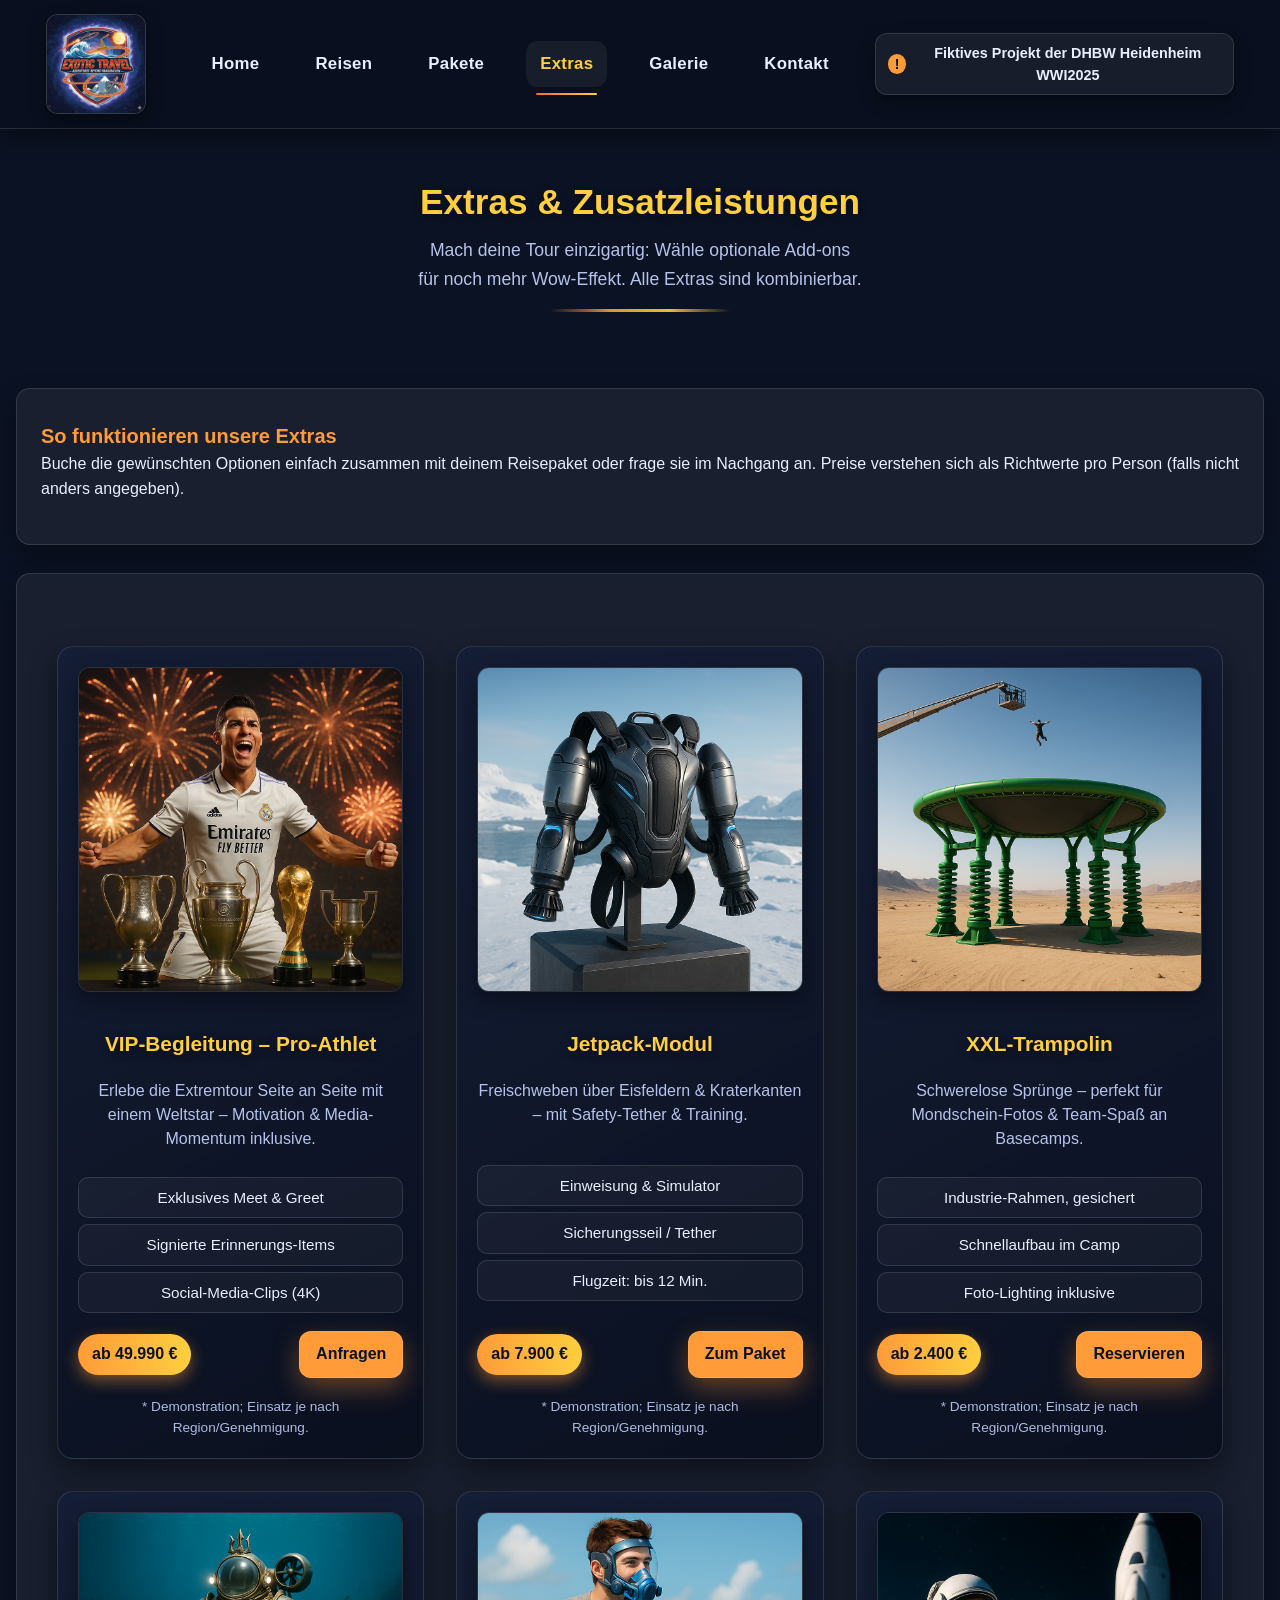
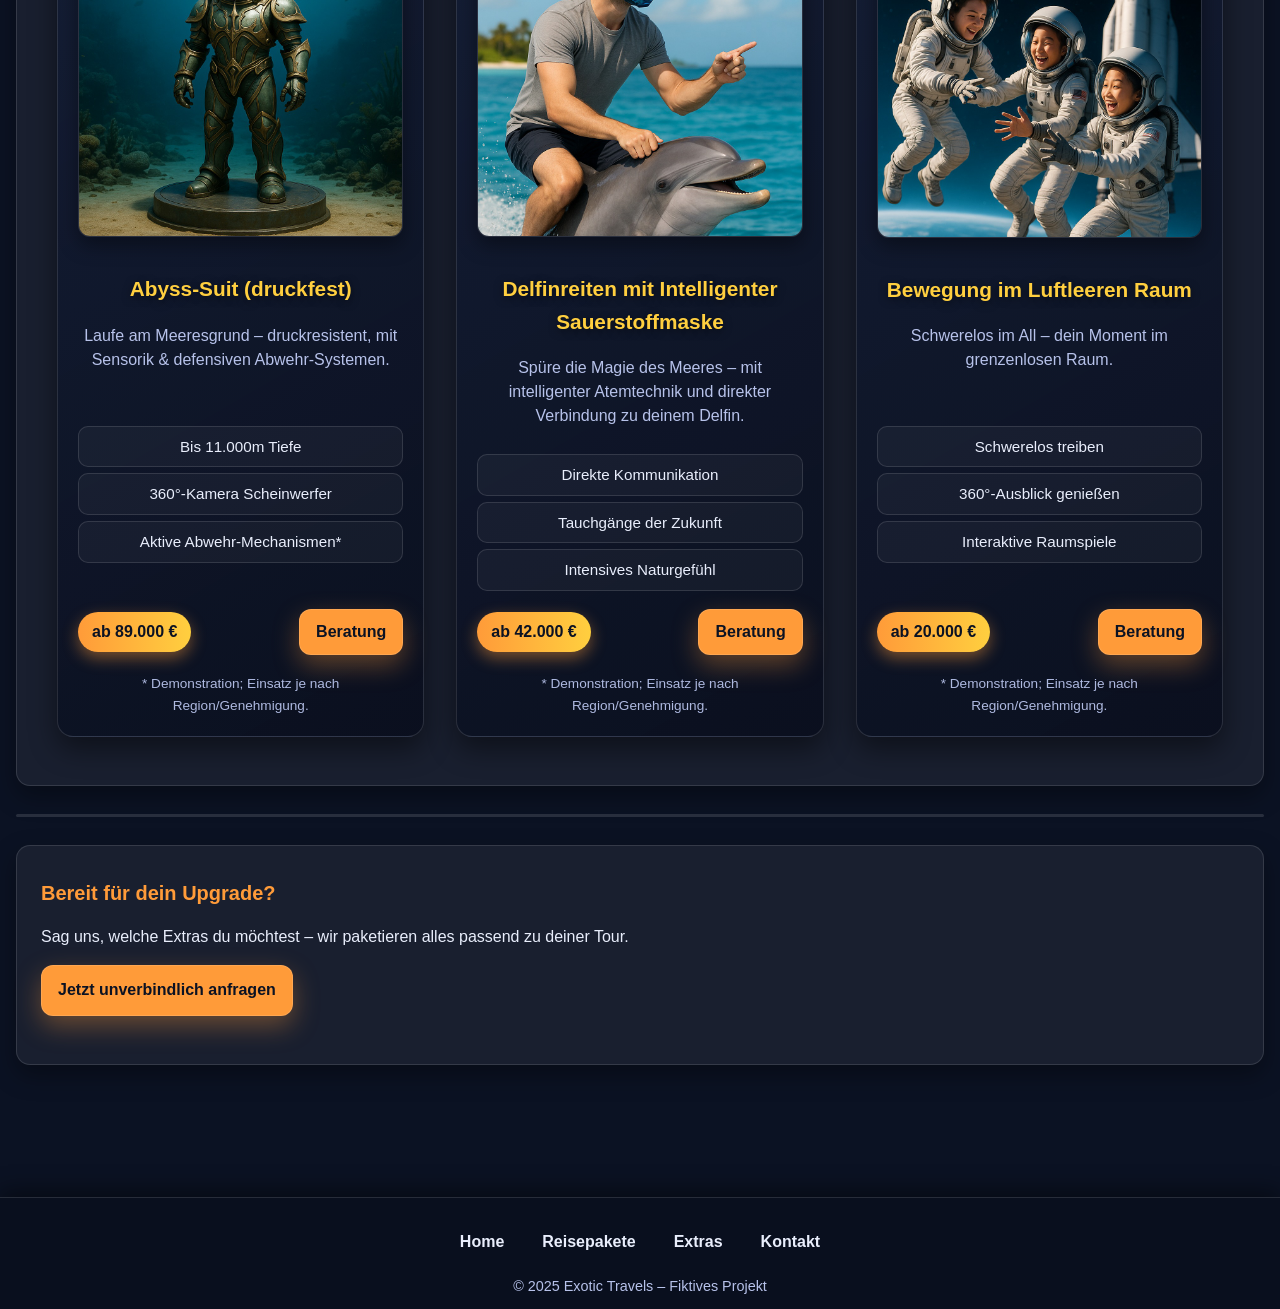
==== commit 5868876f: "Add files via upload" ====
--- a/extras.html
+++ b/extras.html
@@ -1,6 +1,5 @@
 <!DOCTYPE html>
 <html lang="de">
-
 <head>
   <meta charset="UTF-8" />
   <meta name="viewport" content="width=device-width, initial-scale=1" />
@@ -9,23 +8,16 @@
   <link rel="stylesheet" href="style.css" />
   <link rel="stylesheet" href="mobile.css" />
   </head>
-
 <body>
   <header class="site-header">
     <div class="header-inner">
       <a class="brand" aria-label="Exotic Travels" href="./index.html">
         <img class="brand-logo" src="./images/logo.png" alt="Exotic Travels Logo">
       </a>
-
-      <!-- Mobile Menu Button -->
       <label for="nav-toggle" class="nav-toggle-label">
         <span class="hamburger"></span>
       </label>
-      
-      <!-- Checkbox for mobile menu toggle -->
       <input type="checkbox" id="nav-toggle" class="nav-toggle">
-
-      <!-- Navigation -->
       <nav class="main-nav">
         <a href="./index.html">Home</a>
         <a href="./reisen.html">Reisen</a>
@@ -40,7 +32,6 @@
       </a>
     </div>
   </header>
-
   <main>
     <header class="page-header">
       <h1 class="page-title">Extras & Zusatzleistungen</h1>
@@ -51,10 +42,7 @@
     <section class="section" aria-labelledby="extras-intro">
       <h2 id="extras-intro" class="section-title">So funktionieren unsere Extras</h2>
       <div class="prose">
-        <p>
-          Buche die gewünschten Optionen einfach zusammen mit deinem Reisepaket oder frage sie im Nachgang an.
-          Preise verstehen sich als Richtwerte pro Person (falls nicht anders angegeben).
-        </p>
+        <p>Buche die gewünschten Optionen einfach zusammen mit deinem Reisepaket oder frage sie im Nachgang an. Preise verstehen sich als Richtwerte pro Person (falls nicht anders angegeben).</p>
       </div>
     </section>
     <section id="extras" class="section" aria-label="Extras & Zusatzleistungen">
@@ -107,6 +95,7 @@
             <a class="btn" href="./kontakt.html">Reservieren</a>
           </div>
         </article>
+
         <article class="card" aria-labelledby="extra-abyss-title">
           <figure class="scene" role="img" aria-label="Druckresistenter Roboteranzug: Symbolbild">
             <img src="./images/wasseranzug.jpeg" alt="Symbolbild druckresistenter Anzug">
@@ -114,12 +103,48 @@
           <h3 id="extra-abyss-title">Abyss-Suit (druckfest)</h3>
           <p>Laufe am Meeresgrund – druckresistent, mit Sensorik &amp; defensiven Abwehr-Systemen.</p>
           <ul class="features">
-            <li>Bis 11.000&nbsp;m Tiefe</li>
-            <li>360°-Kamera &amp; Scheinwerfer</li>
+            <li>Bis 11.000m Tiefe</li>
+            <li>360°-Kamera Scheinwerfer</li>
             <li>Aktive Abwehr-Mechanismen*</li>
           </ul>
           <div class="actions">
-            <span class="price badge">ab 89.000&nbsp;€</span>
+            <span class="price badge">ab 89.000 €</span>
+            <a class="btn" href="./kontakt.html">Beratung</a>
+          </div>
+          <small class="muted">* Demonstration; Einsatz je nach Region/Genehmigung.</small>
+        </article>
+
+        <article class="card" aria-labelledby="Delfinreiten">
+          <figure class="scene" role="img" aria-label="Delfinreiten: Symbolbild">
+            <img src="./images/Delfinreiten.png" alt="Symbolbild Delfinreiten">
+          </figure>
+          <h3 id="extra-Delfinreiten-title">Delfinreiten mit Intelligenter Sauerstoffmaske</h3>
+          <p>Spüre die Magie des Meeres – mit intelligenter Atemtechnik und direkter Verbindung zu deinem Delfin.</p>
+          <ul class="features">
+            <li>Direkte Kommunikation</li>
+            <li>Tauchgänge der Zukunft</li>
+            <li>Intensives Naturgefühl</li>
+          </ul>
+          <div class="actions">
+            <span class="price badge">ab 42.000&nbsp;€</span>
+            <a class="btn" href="./kontakt.html">Beratung</a>
+          </div>
+          <small class="muted">* Demonstration; Einsatz je nach Region/Genehmigung.</small>
+        </article>
+
+        <article class="card" aria-labelledby="Bewegung im Bewegung_im_Luftleeren_Raum">
+          <figure class="scene" role="img" aria-label="Bewegung im Luftleeren Raum: Symbolbild">
+            <img src="./images/Bewegung_im_Luftleeren_Raum.jpeg" alt="Symbolbild Bewegung im Luftleeren Raum">
+          </figure>
+          <h3 id="extra-abyss-title">Bewegung im Luftleeren Raum</h3>
+          <p>Schwerelos im All – dein Moment im grenzenlosen Raum.</p>
+          <ul class="features">
+            <li>Schwerelos treiben</li>
+            <li>360°-Ausblick genießen</li>
+            <li>Interaktive Raumspiele</li>
+          </ul>
+          <div class="actions">
+            <span class="price badge">ab 20.000&nbsp;€</span>
             <a class="btn" href="./kontakt.html">Beratung</a>
           </div>
           <small class="muted">* Demonstration; Einsatz je nach Region/Genehmigung.</small>
--- a/style.css
+++ b/style.css
@@ -18,19 +18,23 @@
   box-sizing: border-box;
 }
 
-*, *:before, *:after {
+*, *:before, *:after
+{
   box-sizing: inherit;
 }
+
 a
 { 
-  color:#9ec; text-decoration:none; 
-}
+  color:#ffcf3f; text-decoration:none; 
+}
+
 img
 { 
   max-width:100%; display:block;
 }
 
-main {
+main
+{
   width: 100%;
   max-width: 1440px;
   margin: 0 auto;
@@ -38,7 +42,7 @@
   overflow-x: hidden;
 }
 
-@media (max-width: 390px) {
+@media (max-width: 390px){
   main {
     padding: 0 12px 32px;
   }
@@ -437,7 +441,7 @@
 
 .landing-hero-subtitle {
   font-size: 1.25rem;
-  color: #b7c2ea; /* ehem. --text-muted */
+  color: #b7c2ea;
   margin-bottom: 2rem;
 }
 
@@ -542,7 +546,7 @@
 .back{
   transform:rotateY(-180deg);
   background:linear-gradient(145deg, #11182d, #0b1223);
-  color:#e9eefc; padding:20px; text-align:center; margin:0; z-index:3;
+  color:#e9eefc; padding-top:5%; text-align:center; margin:0; z-index:3;
   transition:transform 1.5s ease; border:1px solid rgba(255,255,255,.12);
 }
 .card-grid .card:hover .front{ transform:rotateY(180deg); }
@@ -1031,4 +1035,89 @@
 
 .landing-hero h1.glow {
   animation: landingHeroGlow 2.2s ease-in-out infinite alternate;
-}+}
+#extras .grid {
+  align-items: stretch;
+}
+
+#extras .card {
+  display: grid;
+  grid-template-rows: auto auto auto 1fr auto auto;
+  gap: 0.75rem;
+  height: 100%;
+  text-align: center;
+}
+
+#extras .card .scene {
+  margin: 0;
+}
+
+#extras .card img {
+  width: 100%;
+  object-fit: cover;
+  border-radius: 12px;
+  background: rgba(0,0,0,.2);
+  border: 1px solid rgba(255,255,255,.12);
+  box-shadow: 0 8px 20px rgba(0,0,0,0.4);
+}
+
+#extras .card h3 {
+  margin: 10px 0 6px;
+  overflow-wrap: anywhere;
+  hyphens: auto;
+}
+
+#extras .card > p {
+  margin: 0 0 8px;
+}
+
+#extras .features {
+  list-style: none;
+  padding: 0;
+  margin: 0;
+}
+
+#extras .features li {
+  color: #e9eefc;
+  background: rgba(255,255,255,0.04);
+  border: 1px solid rgba(255,255,255,0.12);
+  border-radius: 10px;
+  margin: 6px 0;
+  padding: 8px 10px;
+  font-size: .95rem;
+  transition: background .2s;
+}
+
+#extras .features li:hover {
+  background: rgba(255,255,255,0.08);
+}
+
+#extras .price.badge {
+  margin-bottom: 6px;
+}
+
+#extras .actions {
+  display: flex;
+  justify-content: space-between;
+  align-items: center;
+  margin-top: auto;
+  width: 100%;
+}
+
+#extras .price.badge {
+  margin: 0;
+}
+
+
+#extras .card::after {
+  content: "* Demonstration; Einsatz je nach Region/Genehmigung.";
+  display: block;
+  margin-top: 6px;
+  font-size: .85rem;
+  color: #b7c2ea;
+  opacity: .95;
+}
+
+#extras .card small.muted {
+  display: none;
+}
--- a/mobile.css
+++ b/mobile.css
@@ -1,6 +1,4 @@
-/* Mobile Navigation Overrides */
 @media (max-width: 768px) {
-  /* Hamburger Button Animation */
   .hamburger,
   .hamburger::before,
   .hamburger::after {
@@ -19,7 +17,6 @@
     transform: translateY(-8px) rotate(-45deg);
   }
 
-  /* Full Screen Menu */
   .main-nav {
     position: fixed;
     top: 0;
@@ -47,7 +44,6 @@
     transform: translateY(0);
   }
 
-  /* Glasmorphism effect for menu items */
   .main-nav::before {
     content: '';
     position: absolute;
@@ -67,7 +63,6 @@
     -webkit-backdrop-filter: blur(60px) saturate(200%);
   }
 
-  /* Additional blur layer for more depth */
   .main-nav::after {
     content: '';
     position: fixed;
@@ -127,7 +122,6 @@
     display: none !important;
   }
 
-  /* Fix header during menu open */
   .site-header {
     position: fixed;
     top: 0;
@@ -141,10 +135,9 @@
   }
 
   body {
-    padding-top: 88px; /* Height of header */
+    padding-top: 88px;
   }
 
-  /* Improved Hamburger Button */
   .nav-toggle-label {
     width: 30px;
     height: 30px;
@@ -184,7 +177,6 @@
     transform-origin: center;
   }
 
-  /* Hide note button on mobile */
   .note-btn {
     display: none;
   }
